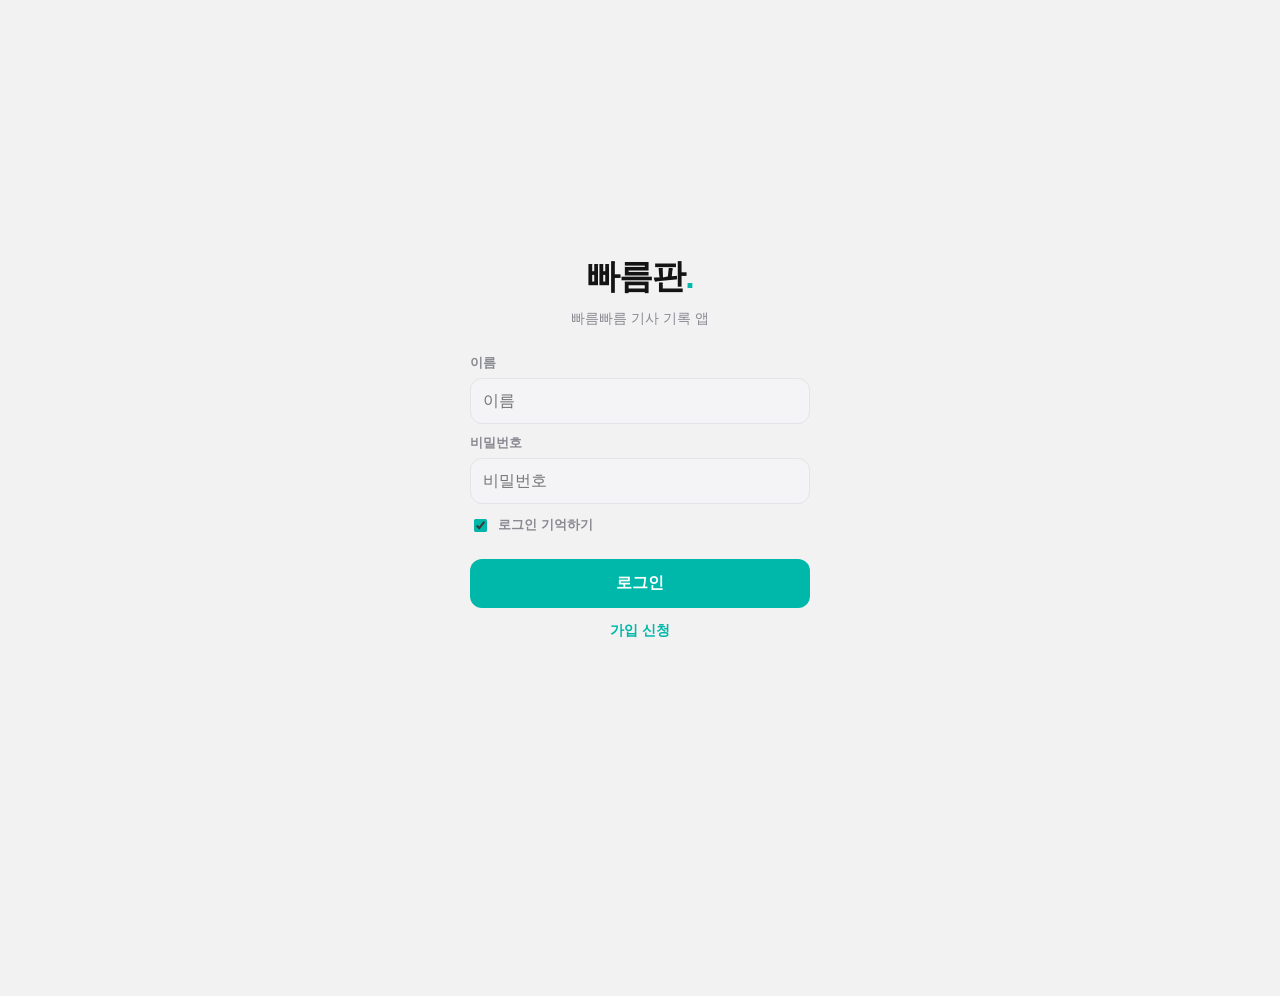
==== index.html @ 87eb611e "Add files via upload" ====
<!DOCTYPE html>
<html lang="ko" data-theme="light">
<head>
<meta charset="UTF-8">
<meta name="viewport" content="width=device-width, initial-scale=1, maximum-scale=1, user-scalable=no, viewport-fit=cover">
<title>빠름판</title>
<meta name="description" content="빠름빠름 기사 기록 앱">
<meta name="theme-color" content="#f2f2f2" id="metaTheme">
<link rel="manifest" href="./manifest.json">
<link rel="apple-touch-icon" href="./icons/icon.svg">
<meta name="apple-mobile-web-app-capable" content="yes">
<meta name="mobile-web-app-capable" content="yes">
<meta name="apple-mobile-web-app-status-bar-style" content="default">
<link rel="stylesheet" href="./styles.css">
</head>
<body>

<!-- ===== 로그인 ===== -->
<section id="view-login" class="view">
  <div class="loginBox">
    <div class="appTitle">빠름판<span class="dot">.</span></div>
    <div class="appSub">빠름빠름 기사 기록 앱</div>
    <div id="apiWarnLogin" class="apiWarnBox hidden" style="margin:0 0 12px"></div>
    <label for="loginName">이름</label>
    <input id="loginName" autocomplete="username" placeholder="이름">
    <label for="loginPw">비밀번호</label>
    <input id="loginPw" type="password" autocomplete="current-password" placeholder="비밀번호">
    <div class="checkRow"><input type="checkbox" id="rememberMe" checked><label for="rememberMe" style="margin:0">로그인 기억하기</label></div>
    <button class="btn btnPrimary" id="loginBtn">로그인</button>
    <div style="text-align:center;margin-top:6px">
      <button class="linkBtn" id="goSignup">가입 신청</button>
    </div>
  </div>
</section>

<!-- ===== 가입 신청 ===== -->
<section id="view-signup" class="view hidden">
  <div class="loginBox">
    <div class="appTitle">가입 신청<span class="dot">.</span></div>
    <div class="appSub">관리자 승인 후 로그인할 수 있습니다</div>
    <div id="signupForm">
      <label for="suName">이름</label>
      <input id="suName" placeholder="실명 입력">
      <label for="suPw">비밀번호</label>
      <input id="suPw" type="password" placeholder="4자 이상">
      <button class="btn btnPrimary" id="signupBtn">신청하기</button>
    </div>
    <div id="signupDone" class="hidden" style="text-align:center">
      <div style="font-size:44px;margin-bottom:12px">✅</div>
      <div style="font-weight:800;font-size:17px;margin-bottom:6px">신청 완료</div>
      <div style="color:var(--muted);font-size:14px;margin-bottom:16px">관리자가 승인하면 로그인할 수 있습니다.</div>
    </div>
    <div style="text-align:center;margin-top:6px">
      <button class="linkBtn" id="backLogin">로그인으로 돌아가기</button>
    </div>
  </div>
</section>

<!-- ===== 앱 헤더 ===== -->
<header id="appHeader" class="hidden">
  <div class="logo">빠름판<span class="dot">.</span></div>
  <div class="hdrBtns">
    <select id="staffSel" class="hidden" aria-label="직원 선택"></select>
    <button class="iconBtn hidden" id="adminBtn" title="관리">👥</button>
    <button class="iconBtn" id="themeBtn" title="테마">🌙</button>
    <button class="iconBtn" id="setBtn" title="설정">⚙️</button>
    <button class="logoutBtn" id="logoutBtn">로그아웃</button>
  </div>
</header>

<main id="mainView" class="hidden">
  <div id="apiWarn" class="apiWarnBox hidden"></div>

  <!-- ===== 홈 ===== -->
  <section id="view-home" class="view hidden">
    <div class="pageTitle">홈</div>
    <div class="card">
      <h3>이번 주 <span id="homeWeekRange" style="color:var(--muted);font-weight:500;font-size:13px"></span></h3>
      <div class="bigNum" id="homeTotal">-</div>
      <div class="statGrid">
        <div class="stat"><div class="v" id="homeCount">-</div><div class="k">건수</div></div>
        <div class="stat"><div class="v" id="homeUnit">-</div><div class="k">단가</div></div>
        <div class="stat"><div class="v" id="homePay" style="color:var(--green)">-</div><div class="k">지급예정</div></div>
      </div>
    </div>
    <div class="card">
      <h3><span id="homeMonthTitle">이번달</span> 목표</h3>
      <div style="display:flex;justify-content:space-between;align-items:baseline">
        <div style="font-size:15px"><b id="homeMonthAmt">-</b> <span style="color:var(--muted);font-size:13px">/ <span id="homeTarget">-</span></span></div>
        <div style="font-size:13px;color:var(--muted)" id="homePct"></div>
      </div>
      <div class="progWrap"><div class="progBar" id="homeProg" style="width:0%"></div></div>
      <div class="row2">
        <input id="targetInput" type="number" inputmode="numeric" placeholder="목표 금액 (원)" style="margin:10px 0 0">
        <button class="btn btnGhost" id="targetBtn" style="margin-top:10px">설정</button>
      </div>
    </div>
    <div class="card">
      <h3>최근 기록</h3>
      <div id="recentList"><div style="color:var(--muted);font-size:14px">불러오는 중…</div></div>
    </div>
  </section>

  <!-- ===== 배민 (주별 내역) ===== -->
  <section id="view-weeks" class="view hidden">
    <div class="pageTitle">배민 주별 내역</div>
    <div class="segRow" id="platSeg">
      <button data-p="전체" class="sel">전체</button><button data-p="배민">배민</button><button data-p="배민1">배민1</button><button data-p="알뜰배달">알뜰배달</button>
    </div>
    <div id="weeksList"></div>
    <button id="moreWeeks" class="moreBtn hidden">더 보기</button>
  </section>

  <!-- ===== 지출 ===== -->
  <section id="view-expenses" class="view hidden">
    <div class="pageTitle">지출</div>
    <div class="card">
      <h3>지출 입력</h3>
      <div class="segRow" id="exCatSeg" style="margin:0 0 4px">
        <button data-c="주유" class="sel">주유</button><button data-c="식비">식비</button><button data-c="정비">정비</button><button data-c="기타">기타</button>
      </div>
      <label for="exDate">날짜</label>
      <input type="date" id="exDate">
      <label for="exAmount">금액</label>
      <input type="number" id="exAmount" inputmode="numeric" placeholder="원">
      <label for="exMemo">메모</label>
      <input id="exMemo" placeholder="선택">
      <button class="btn btnPrimary" id="exSaveBtn">저장</button>
    </div>
    <div class="card">
      <h3><span id="exMonthTitle">이번달</span> 지출 <span id="exTotal" style="float:right"></span></h3>
      <div id="expList"></div>
    </div>
  </section>

  <!-- ===== 기록 ===== -->
  <section id="view-record" class="view hidden">
    <div class="pageTitle">기록 입력</div>
    <div class="card">
      <button class="btn btnGhost" id="ocrBtn" style="margin-top:0">📷 오늘의기록 불러오기</button>
      <div id="ocrStatus"></div>
      <div class="row2">
        <div><label for="rcDate">날짜</label><input type="date" id="rcDate"></div>
        <div><label for="rcPlat">플랫폼</label>
          <select id="rcPlat"><option>배민</option><option>배민1</option><option>알뜰배달</option></select></div>
      </div>
      <label for="rcAmount">배달금액</label>
      <input type="number" id="rcAmount" inputmode="numeric" placeholder="원">
      <label for="rcPromo">프로모션</label>
      <input type="number" id="rcPromo" inputmode="numeric" placeholder="원 (없으면 비워두기)">
      <div class="row2">
        <div><label for="rcCount">건수</label><input type="number" id="rcCount" inputmode="numeric" placeholder="건"></div>
        <div><label for="rcDist">운행거리 (km)</label><input type="number" id="rcDist" step="0.1" inputmode="decimal" placeholder="km"></div>
      </div>
      <label for="rcMemo">메모</label>
      <input id="rcMemo" placeholder="선택">
      <div id="rcPreview"></div>
      <button class="btn btnPrimary" id="rcSaveBtn">저장</button>
      <button class="btn btnGhost" id="rcDelBtn">이 날짜 기록 삭제</button>
    </div>
  </section>

  <!-- ===== 관리자 ===== -->
  <section id="view-admin" class="view hidden">
    <div class="pageTitle">관리</div>
    <div class="card adminSec">
      <h4>가입 승인 대기 <span id="pendCnt"></span></h4>
      <div id="pendList"><div style="color:var(--muted);font-size:14px">없음</div></div>
    </div>
    <div class="card adminSec">
      <h4>직원별 요율·수수료</h4>
      <select id="admStaffSel" style="margin-bottom:4px"></select>
      <div class="row2">
        <div><label>산재요율 (%)</label><input type="number" id="admSanjae" step="0.00001"></div>
        <div><label>고용요율 (%)</label><input type="number" id="admGoyong" step="0.00001"></div>
      </div>
      <label>콜당 수수료 (원/건)</label>
      <input type="number" id="admCallFee" inputmode="numeric">
      <button class="btn btnPrimary" id="admSaveBtn">저장</button>
    </div>
    <div class="card adminSec">
      <h4>명단 일괄 등록</h4>
      <label>이름을 한 줄에 한 명씩 입력</label>
      <textarea id="bulkNames" placeholder="홍길동&#10;김철수&#10;…"></textarea>
      <button class="btn btnGhost" id="bulkBtn">등록 + 임시비번 생성</button>
      <div id="bulkResult"></div>
    </div>
    <div class="card adminSec">
      <h4>직원 강제 로그아웃</h4>
      <div class="row2">
        <select id="kickSel"></select>
        <button class="btn btnGhost" id="kickBtn" style="margin-top:0">세션 끊기</button>
      </div>
    </div>
  </section>
</main>

<!-- ===== 하단 탭바 ===== -->
<nav id="tabbar" class="hidden">
  <button data-v="home" class="active"><span class="ico">🏠</span>홈</button>
  <button data-v="weeks"><span class="ico">🛵</span>배민</button>
  <button data-v="expenses"><span class="ico">💸</span>지출</button>
  <button data-v="record"><span class="ico">✏️</span>기록</button>
</nav>

<!-- ===== 설정 모달 ===== -->
<div id="setModal" class="modal hidden">
  <div class="sheet">
    <h3>정산 설정 <span id="setWho" style="font-size:13px;color:var(--muted);font-weight:500"></span></h3>
    <label>산재보험 요율 (%)</label>
    <input type="number" id="setSanjae" step="0.00001">
    <label>고용보험 요율 (%)</label>
    <input type="number" id="setGoyong" step="0.00001">
    <label>콜당 수수료 (원/건)</label>
    <input type="number" id="setCallFee" inputmode="numeric">
    <div style="color:var(--muted);font-size:12px;margin-top:8px">소득세 3%·주민세 0.3%는 고정(10원 단위 내림)입니다.</div>
    <div class="row2">
      <button class="btn btnGhost" id="setClose">닫기</button>
      <button class="btn btnPrimary" id="setSave">저장</button>
    </div>
  </div>
</div>

<div id="toast"></div>
<input type="file" id="photoInput" accept="image/*" class="hidden">

<script src="./app.js"></script>
</body>
</html>
---- styles.css ----
/* 빠름판 — 배달판 클론 UI. 라이트 기본 + 다크모드 */
:root, [data-theme="light"] {
  --bg: #f2f2f2; --card: #ffffff; --box: #f0f0f4; --box2: #e9e9ee;
  --text: #141414; --muted: #8a8a92; --faint: #b9b9c0;
  --accent: #00b8a9; --blue: #2f7bff; --red: #ff4d4d; --green: #22b573;
  --shadow: 0 2px 14px rgba(0,0,0,.07);
  --tabbar-bg: #ffffff;
  --input-bg: #f4f4f6; --border: #e3e3e8;
}
[data-theme="dark"] {
  --bg: #121212; --card: #1e1e1e; --box: #26262b; --box2: #2e2e34;
  --text: #f0f0f0; --muted: #9a9aa2; --faint: #5c5c64;
  --accent: #2dd4bf; --blue: #5b93ff; --red: #ff6b6b; --green: #34d17b;
  --shadow: 0 2px 14px rgba(0,0,0,.35);
  --tabbar-bg: #1c1c1e;
  --input-bg: #26262b; --border: #33333a;
}
* { box-sizing: border-box; -webkit-tap-highlight-color: transparent; }
html, body { margin: 0; padding: 0; }
body {
  background: var(--bg); color: var(--text);
  font-family: -apple-system, 'Noto Sans KR', 'Apple SD Gothic Neo', sans-serif;
  font-size: 15px; line-height: 1.45;
  padding-bottom: 96px;
}
.hidden { display: none !important; }
button { font-family: inherit; }

/* ---------- 헤더 ---------- */
#appHeader {
  position: sticky; top: 0; z-index: 30;
  background: var(--card);
  padding: 12px 16px;
  display: flex; align-items: center; justify-content: space-between;
  box-shadow: var(--shadow);
}
#appHeader .logo { font-size: 21px; font-weight: 800; letter-spacing: -0.5px; }
#appHeader .logo .dot { color: var(--accent); }
.hdrBtns { display: flex; align-items: center; gap: 6px; }
.iconBtn {
  background: var(--box); border: none; border-radius: 10px;
  width: 38px; height: 38px; font-size: 18px; cursor: pointer; color: var(--text);
}
#staffSel {
  max-width: 110px; border: 1px solid var(--border); border-radius: 10px;
  background: var(--input-bg); color: var(--text); padding: 8px 6px; font-size: 13px;
}
.logoutBtn {
  background: none; border: none; color: var(--muted); font-size: 12px; cursor: pointer;
  padding: 8px 4px;
}

/* ---------- 페이지 타이틀 ---------- */
.pageTitle { font-size: 20px; font-weight: 800; margin: 16px 16px 10px; letter-spacing: -0.5px; }

/* ---------- 카드 ---------- */
.card {
  background: var(--card); border-radius: 16px; margin: 10px 12px;
  padding: 16px; box-shadow: var(--shadow);
}
.card h3 { margin: 0 0 12px; font-size: 16px; font-weight: 800; }

/* ---------- 주별 카드 (배달판 클론) ---------- */
.weekCard {
  background: var(--card); border-radius: 16px; margin: 10px 12px;
  box-shadow: var(--shadow); overflow: hidden;
}
.weekHead {
  padding: 16px; display: flex; justify-content: space-between; align-items: center;
  cursor: pointer;
}
.weekHead .range { font-size: 15px; color: var(--muted); font-weight: 500; }
.weekHead .sum { font-size: 17px; font-weight: 800; }
.weekHead .sum .cnt { font-weight: 700; }
.weekHead .sum .unit { color: var(--muted); font-weight: 500; font-size: 15px; }
.weekBody { display: none; border-top: 1px solid var(--border); padding: 4px 16px 12px; }
.weekCard.open .weekBody { display: block; }

/* 2단 요약 박스 */
.sumBox {
  background: var(--box); border-radius: 12px; padding: 14px 16px; margin: 10px 0;
  display: flex; gap: 12px;
}
.sumBox .col { flex: 1; }
.sumBox .col + .col { border-left: 1px solid var(--border); padding-left: 12px; }
.sumBox .r { display: flex; justify-content: space-between; align-items: baseline; padding: 3px 0; }
.sumBox .r .lb { font-size: 14px; color: var(--muted); }
.sumBox .r .v { font-size: 15px; font-weight: 800; }
.sumBox .r.hl .v { color: var(--green); }

/* 일별 행 */
.dayRow {
  display: flex; justify-content: space-between; align-items: center;
  padding: 11px 2px; font-size: 15px;
}
.dayRow .d { font-weight: 700; min-width: 84px; }
.dayRow .d.sat { color: var(--blue); }
.dayRow .d.sun { color: var(--red); }
.dayRow .vals { font-weight: 700; text-align: right; }
.dayRow .vals .unit { color: var(--muted); font-weight: 500; }
.dayRow .empty { color: var(--faint); letter-spacing: 6px; font-weight: 400; }
.promoBadge {
  display: inline-block; background: var(--accent); color: #fff;
  font-size: 12px; font-weight: 700; border-radius: 20px; padding: 2px 10px; margin-top: 4px;
}

/* ---------- 홈 ---------- */
.bigNum { font-size: 26px; font-weight: 800; letter-spacing: -0.5px; }
.statGrid { display: flex; gap: 8px; margin-top: 10px; }
.stat { flex: 1; background: var(--box); border-radius: 12px; padding: 12px 6px; text-align: center; }
.stat .v { font-size: 16px; font-weight: 800; }
.stat .k { font-size: 12px; color: var(--muted); margin-top: 3px; }
.progWrap { background: var(--box); border-radius: 8px; height: 10px; margin-top: 10px; overflow: hidden; }
.progBar { background: var(--green); height: 100%; border-radius: 8px; transition: width .4s; }
.recentRow {
  display: flex; justify-content: space-between; align-items: center;
  padding: 11px 2px; border-bottom: 1px solid var(--border); font-size: 14px;
}
.recentRow:last-child { border-bottom: none; }
.recentRow .amt { font-weight: 800; }
.recentRow .sub { color: var(--muted); font-size: 12px; }

/* ---------- 입력 ---------- */
label { display: block; font-size: 13px; color: var(--muted); margin: 10px 0 5px; font-weight: 600; }
input, select, textarea {
  width: 100%; background: var(--input-bg); border: 1px solid var(--border);
  color: var(--text); border-radius: 12px; padding: 13px 12px; font-size: 16px;
}
input:focus, select:focus, textarea:focus { outline: none; border-color: var(--accent); }
textarea { min-height: 120px; resize: vertical; }
.btn {
  border: none; border-radius: 12px; padding: 14px; font-size: 16px; font-weight: 800;
  cursor: pointer; width: 100%; margin-top: 12px;
}
.btnPrimary { background: var(--accent); color: #fff; }
.btnDark { background: #1c1c1e; color: #fff; }
[data-theme="dark"] .btnDark { background: #f0f0f0; color: #111; }
.btnGhost { background: var(--box); color: var(--text); }
.btnDanger { background: none; color: var(--red); width: auto; padding: 6px 10px; font-size: 13px; margin: 0; }
.row2 { display: flex; gap: 8px; } .row2 > * { flex: 1; }
.checkRow { display: flex; align-items: center; gap: 8px; margin: 12px 0; font-size: 14px; color: var(--muted); }
.checkRow input { width: auto; accent-color: var(--accent); }
.linkBtn { background: none; border: none; color: var(--accent); font-size: 14px; font-weight: 700; cursor: pointer; padding: 8px; }

/* ---------- 하단 탭바 (배달판 클론: 둥둥 떠있는 바) ---------- */
#tabbar {
  position: fixed; left: 12px; right: 12px; bottom: calc(12px + env(safe-area-inset-bottom));
  background: var(--tabbar-bg); border-radius: 26px; box-shadow: var(--shadow);
  display: flex; z-index: 40; padding: 8px 4px;
}
#tabbar button {
  flex: 1; background: none; border: none; color: var(--muted);
  font-size: 12px; font-weight: 600; padding: 8px 0 10px; cursor: pointer;
  display: flex; flex-direction: column; align-items: center; gap: 3px;
  position: relative;
}
#tabbar button .ico { font-size: 21px; }
#tabbar button.active { color: var(--text); }
#tabbar button.active::after {
  content: ''; position: absolute; bottom: 2px; width: 22px; height: 3px;
  background: var(--text); border-radius: 2px;
}

/* ---------- 지출 ---------- */
.expRow {
  display: flex; justify-content: space-between; align-items: center;
  padding: 11px 2px; border-bottom: 1px solid var(--border); font-size: 14px;
}
.expRow:last-child { border-bottom: none; }
.catTag {
  display: inline-block; padding: 4px 12px; border-radius: 20px;
  font-size: 12px; font-weight: 800; margin-right: 8px;
}
.cat-주유 { background: #fff3e0; color: #e68900; }
.cat-식비 { background: #e6f7ee; color: #189a54; }
.cat-정비 { background: #e8f1ff; color: #2f7bff; }
.cat-기타 { background: var(--box); color: var(--muted); }
[data-theme="dark"] .cat-주유 { background: #3a2a10; color: #ffab4a; }
[data-theme="dark"] .cat-식비 { background: #103a20; color: #4ade80; }
[data-theme="dark"] .cat-정비 { background: #102a3a; color: #5b93ff; }
.segRow { display: flex; gap: 8px; margin: 0 12px 4px; }
.segRow button {
  flex: 1; background: var(--card); border: none; color: var(--muted);
  padding: 11px 0; font-size: 14px; font-weight: 700; border-radius: 12px; cursor: pointer;
  box-shadow: var(--shadow);
}
.segRow button.sel { background: var(--accent); color: #fff; }

/* ---------- 로그인 ---------- */
#view-login, #view-signup {
  min-height: 100vh; min-height: 100dvh; display: flex; flex-direction: column;
  align-items: center; justify-content: center; padding: 24px;
  background: var(--bg);
}
.loginBox { width: 100%; max-width: 340px; }
.appTitle { font-size: 34px; font-weight: 800; letter-spacing: -1px; text-align: center; margin-bottom: 6px; }
.appTitle .dot { color: var(--accent); }
.appSub { color: var(--muted); text-align: center; margin-bottom: 26px; font-size: 14px; }

/* ---------- 모달 ---------- */
.modal {
  position: fixed; inset: 0; z-index: 60; background: rgba(0,0,0,.45);
  display: flex; align-items: flex-end; justify-content: center;
}
.modal .sheet {
  background: var(--card); border-radius: 20px 20px 0 0; width: 100%; max-width: 480px;
  padding: 20px 18px calc(24px + env(safe-area-inset-bottom));
  max-height: 85vh; max-height: 85dvh; overflow-y: auto;
}
.modal .sheet h3 { margin: 0 0 8px; font-size: 18px; font-weight: 800; }

/* ---------- 토스트 ---------- */
#toast {
  position: fixed; bottom: 100px; left: 50%; transform: translateX(-50%);
  background: #222; color: #fff; padding: 11px 20px; border-radius: 24px;
  font-size: 14px; display: none; z-index: 80; max-width: 90vw; text-align: center;
}
[data-theme="light"] #toast { background: #222; }

/* ---------- 기타 ---------- */
.apiWarnBox {
  margin: 12px; padding: 14px; border-radius: 12px; background: #fff8e1; color: #8a6d00;
  font-size: 14px; text-align: center; border: 1px solid #f0e0a0;
}
[data-theme="dark"] .apiWarnBox { background: #3a2f10; color: #ffd76a; border-color: #5a4a1a; }
.moreBtn {
  display: block; width: calc(100% - 24px); margin: 6px 12px; padding: 13px;
  background: var(--card); border: none; border-radius: 14px; box-shadow: var(--shadow);
  color: var(--muted); font-size: 14px; font-weight: 700; cursor: pointer;
}
.adminSec { margin-bottom: 18px; }
.adminSec h4 { margin: 0 0 8px; font-size: 15px; font-weight: 800; }
.pendRow, .staffRow {
  display: flex; justify-content: space-between; align-items: center;
  padding: 10px 2px; border-bottom: 1px solid var(--border); font-size: 14px;
}
.miniBtn {
  border: none; border-radius: 8px; padding: 8px 14px; font-size: 13px; font-weight: 700;
  cursor: pointer; margin-left: 6px;
}
.miniOk { background: var(--green); color: #fff; }
.miniNo { background: var(--box); color: var(--muted); }
.tempPw { font-family: monospace; background: var(--box); border-radius: 8px; padding: 8px 10px; margin: 4px 0; font-size: 14px; }
.ocrBox {
  background: var(--box); border-radius: 12px; padding: 12px; margin-top: 10px; font-size: 14px;
}
.ocrBox b { color: var(--green); }
.spin { display: inline-block; animation: spin 1s linear infinite; }
@keyframes spin { to { transform: rotate(360deg); } }
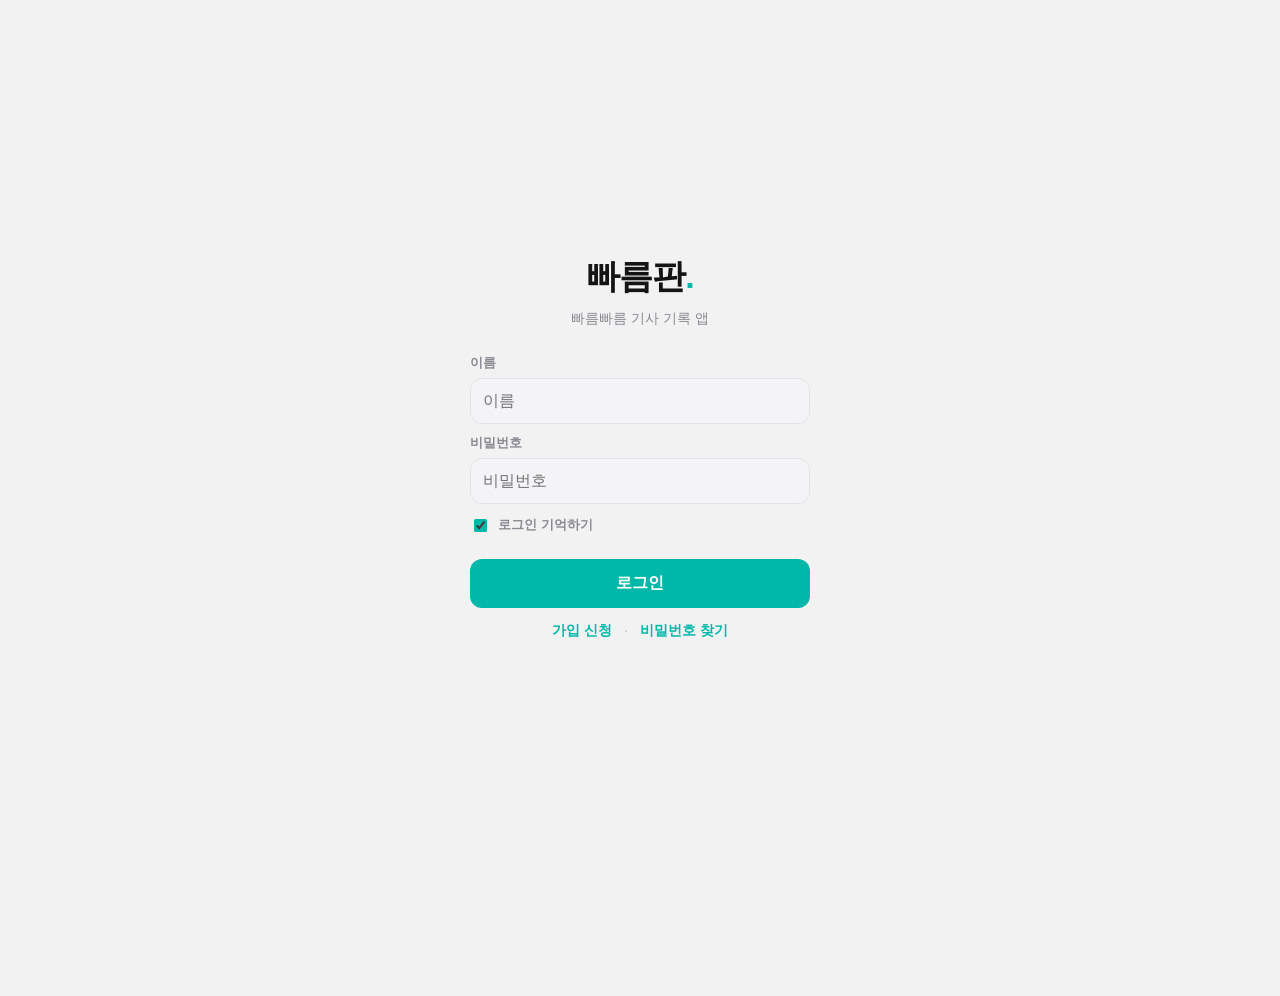
==== commit 35078a59: "비밀번호 찾기·재설정 기능 추가" ====
--- a/index.html
+++ b/index.html
@@ -29,6 +29,8 @@
     <button class="btn btnPrimary" id="loginBtn">로그인</button>
     <div style="text-align:center;margin-top:6px">
       <button class="linkBtn" id="goSignup">가입 신청</button>
+      <span style="color:var(--faint)"> · </span>
+      <button class="linkBtn" id="findPw">비밀번호 찾기</button>
     </div>
   </div>
 </section>
@@ -53,6 +55,41 @@
     <div style="text-align:center;margin-top:6px">
       <button class="linkBtn" id="backLogin">로그인으로 돌아가기</button>
     </div>
+  </div>
+</section>
+
+<!-- ===== 비밀번호 찾기 ===== -->
+<section id="view-findpw" class="view hidden">
+  <div class="loginBox">
+    <div class="appTitle">비밀번호 찾기<span class="dot">.</span></div>
+    <div class="appSub">가입한 이름을 입력하세요</div>
+    <div id="findpwForm">
+      <label for="fpName">이름</label>
+      <input id="fpName" placeholder="실명 입력" autocomplete="username">
+      <button class="btn btnPrimary" id="findpwBtn">재설정 요청</button>
+      <div style="color:var(--muted);font-size:13px;margin-top:10px;line-height:1.6">관리자가 확인 후 임시 비밀번호를 알려드립니다.<br>임시 비밀번호는 24시간만 유효합니다.</div>
+    </div>
+    <div id="findpwDone" class="hidden" style="text-align:center">
+      <div style="font-size:44px;margin-bottom:12px">📨</div>
+      <div style="font-weight:800;font-size:17px;margin-bottom:6px">요청 완료</div>
+      <div style="color:var(--muted);font-size:14px;margin-bottom:16px">관리자에게 재설정을 요청했습니다.<br>임시 비밀번호를 받아 로그인하세요.</div>
+    </div>
+    <div style="text-align:center;margin-top:6px">
+      <button class="linkBtn" id="findpwBack">로그인으로 돌아가기</button>
+    </div>
+  </div>
+</section>
+
+<!-- ===== 임시비번 강제 변경 ===== -->
+<section id="view-forcepw" class="view hidden">
+  <div class="loginBox">
+    <div class="appTitle">비밀번호 변경<span class="dot">.</span></div>
+    <div class="appSub">임시 비밀번호로 로그인했습니다.<br>새 비밀번호를 설정해야 계속 사용할 수 있습니다.</div>
+    <label for="fpwNew">새 비밀번호 (4자 이상)</label>
+    <input id="fpwNew" type="password" autocomplete="new-password" placeholder="새 비밀번호">
+    <label for="fpwNew2">새 비밀번호 확인</label>
+    <input id="fpwNew2" type="password" autocomplete="new-password" placeholder="새 비밀번호 확인">
+    <button class="btn btnPrimary" id="forcepwBtn">변경하고 시작하기</button>
   </div>
 </section>
 
@@ -191,6 +228,18 @@
         <select id="kickSel"></select>
         <button class="btn btnGhost" id="kickBtn" style="margin-top:0">세션 끊기</button>
       </div>
+    </div>
+    <div class="card adminSec">
+      <h4>비밀번호 재설정</h4>
+      <div class="row2">
+        <select id="pwResetSel"></select>
+        <button class="btn btnGhost" id="pwResetBtn" style="margin-top:0">임시비번 발급</button>
+      </div>
+      <div id="pwResetResult" style="margin-top:8px"></div>
+    </div>
+    <div class="card adminSec">
+      <h4>재설정 요청 <span id="pwReqCnt"></span></h4>
+      <div id="pwReqList"><div style="color:var(--muted);font-size:14px">없음</div></div>
     </div>
   </section>
 </main>
@@ -214,6 +263,14 @@
     <label>콜당 수수료 (원/건)</label>
     <input type="number" id="setCallFee" inputmode="numeric">
     <div style="color:var(--muted);font-size:12px;margin-top:8px">소득세 3%·주민세 0.3%는 고정(10원 단위 내림)입니다.</div>
+    <h4 style="margin:16px 0 6px;font-size:14px">비밀번호 변경</h4>
+    <label>현재 비밀번호</label>
+    <input type="password" id="pwCur" autocomplete="current-password" placeholder="현재 비밀번호">
+    <label>새 비밀번호 (4자 이상)</label>
+    <input type="password" id="pwNew" autocomplete="new-password" placeholder="새 비밀번호">
+    <label>새 비밀번호 확인</label>
+    <input type="password" id="pwNew2" autocomplete="new-password" placeholder="새 비밀번호 확인">
+    <button class="btn btnGhost" id="pwChangeBtn" style="margin-top:6px">비밀번호 변경</button>
     <div class="row2">
       <button class="btn btnGhost" id="setClose">닫기</button>
       <button class="btn btnPrimary" id="setSave">저장</button>
--- a/styles.css
+++ b/styles.css
@@ -22,6 +22,10 @@
   font-family: -apple-system, 'Noto Sans KR', 'Apple SD Gothic Neo', sans-serif;
   font-size: 15px; line-height: 1.45;
   padding-bottom: 96px;
+  -webkit-user-select: none; user-select: none; -webkit-touch-callout: none;
+}
+input, textarea, select, [contenteditable="true"] {
+  -webkit-user-select: text; user-select: text;
 }
 .hidden { display: none !important; }
 button { font-family: inherit; }
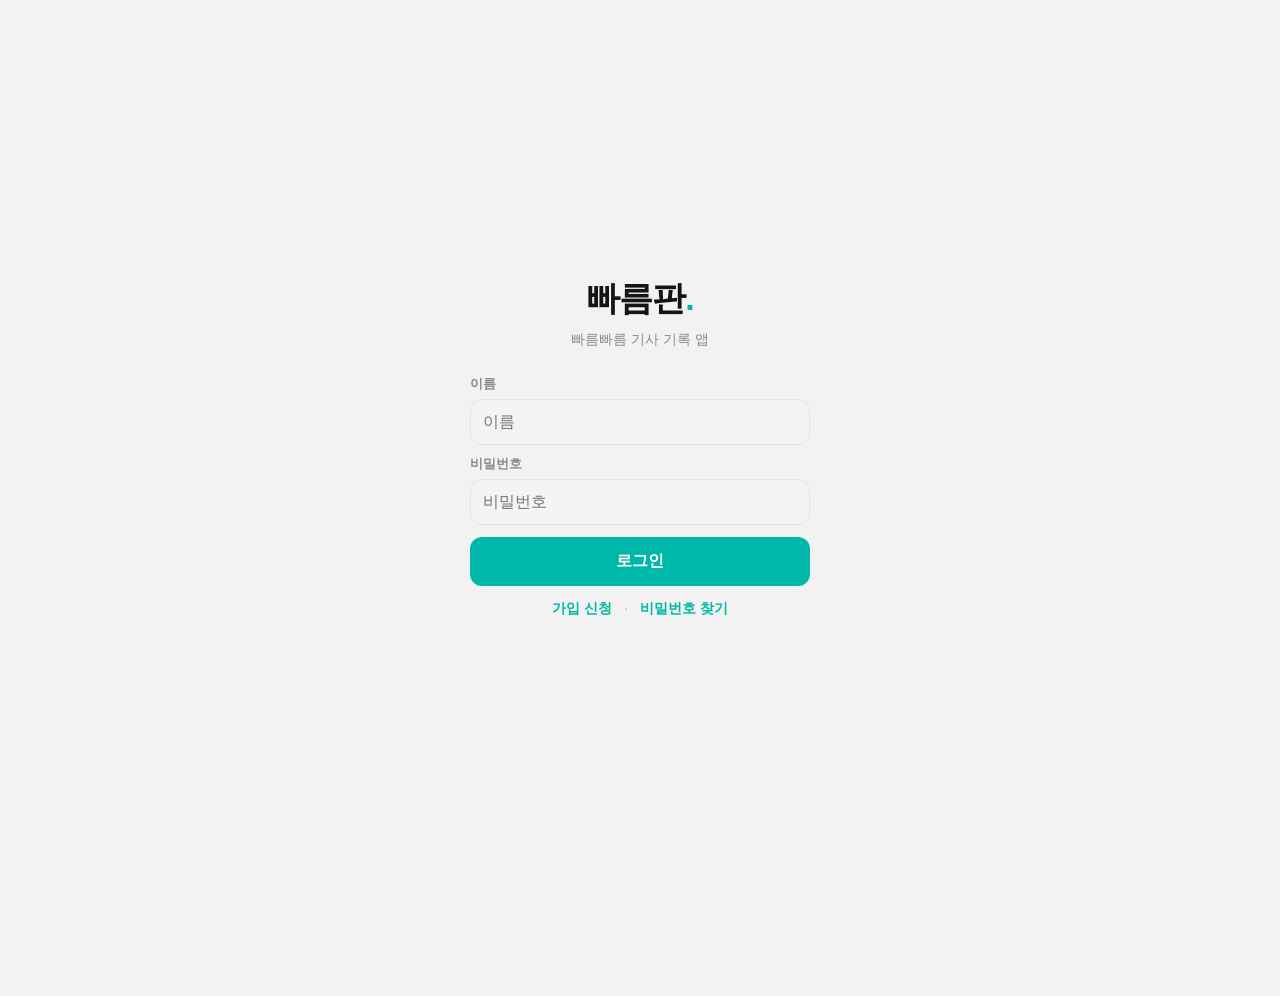
==== commit c65efa4c: "자동로그인 항상 유지" ====
--- a/index.html
+++ b/index.html
@@ -25,7 +25,6 @@
     <input id="loginName" autocomplete="username" placeholder="이름">
     <label for="loginPw">비밀번호</label>
     <input id="loginPw" type="password" autocomplete="current-password" placeholder="비밀번호">
-    <div class="checkRow"><input type="checkbox" id="rememberMe" checked><label for="rememberMe" style="margin:0">로그인 기억하기</label></div>
     <button class="btn btnPrimary" id="loginBtn">로그인</button>
     <div style="text-align:center;margin-top:6px">
       <button class="linkBtn" id="goSignup">가입 신청</button>
